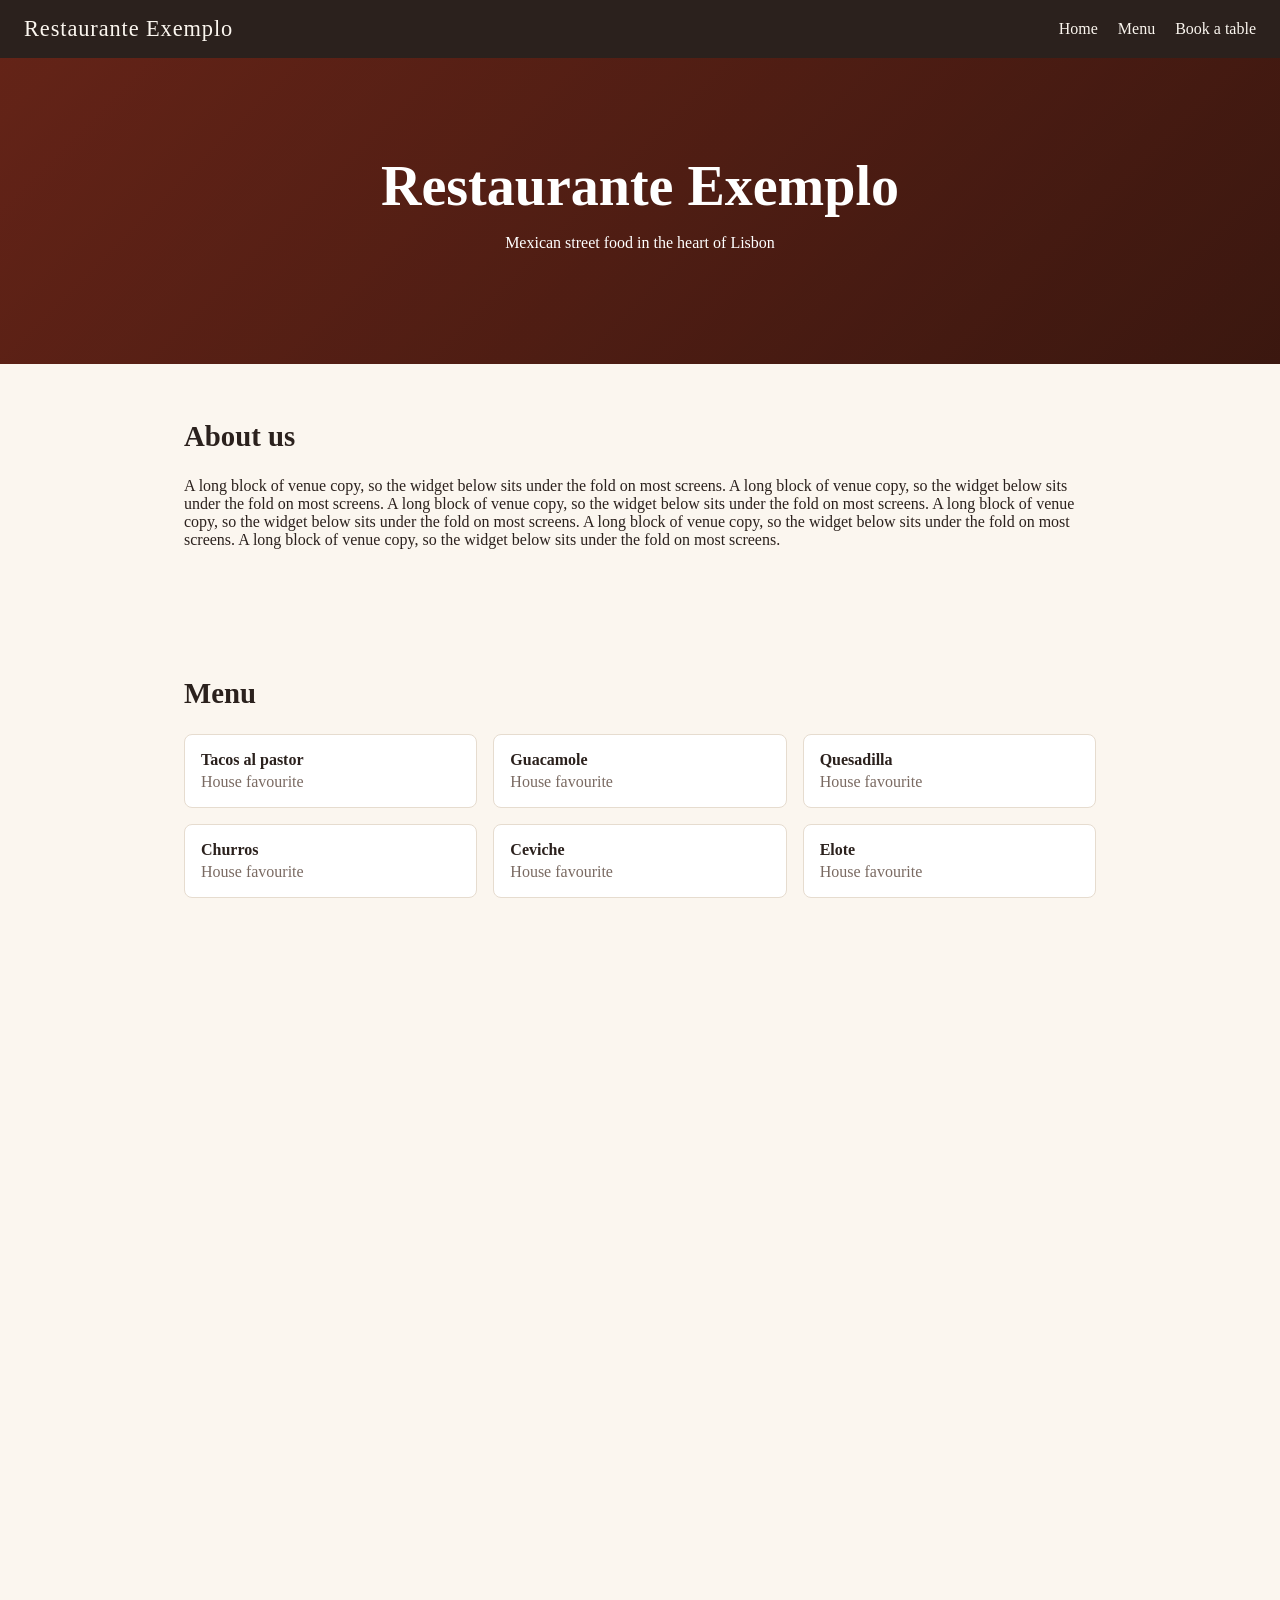
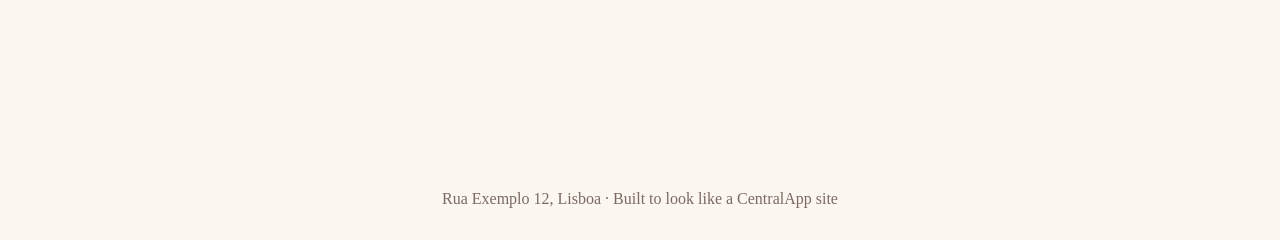
==== index.html @ d93d40e6 "feat: add CentralApp-style test site for the UMAI widget" ====
<!doctype html>
<html lang="en">
  <head>
    <meta charset="utf-8" />
    <meta name="viewport" content="width=device-width, initial-scale=1" />
    <title>Restaurante Exemplo</title>
    <link rel="stylesheet" href="styles.css" />
  </head>
  <body>
    <header class="site-header">
      <span class="logo">Restaurante Exemplo</span>
      <nav>
        <a href="index.html">Home</a>
        <a href="menu.html">Menu</a>
        <a href="booking.html">Book a table</a>
      </nav>
    </header>

    <main>
      <div class="hero">
        <h1>Restaurante Exemplo</h1>
        <p>Mexican street food in the heart of Lisbon</p>
      </div>

      <section class="block">
        <h2>About us</h2>
        <p>
          A long block of venue copy, so the widget below sits under the fold on
          most screens. A long block of venue copy, so the widget below sits
          under the fold on most screens. A long block of venue copy, so the
          widget below sits under the fold on most screens. A long block of
          venue copy, so the widget below sits under the fold on most screens. A
          long block of venue copy, so the widget below sits under the fold on
          most screens. A long block of venue copy, so the widget below sits
          under the fold on most screens.
        </p>
      </section>

      <section class="block">
        <h2>Menu</h2>
        <div class="menu-grid">
          <div class="menu-item">
            <strong>Tacos al pastor</strong>
            <p>House favourite</p>
          </div>
          <div class="menu-item">
            <strong>Guacamole</strong>
            <p>House favourite</p>
          </div>
          <div class="menu-item">
            <strong>Quesadilla</strong>
            <p>House favourite</p>
          </div>
          <div class="menu-item">
            <strong>Churros</strong>
            <p>House favourite</p>
          </div>
          <div class="menu-item">
            <strong>Ceviche</strong>
            <p>House favourite</p>
          </div>
          <div class="menu-item">
            <strong>Elote</strong>
            <p>House favourite</p>
          </div>
        </div>
      </section>

      <!-- No button: a plain iframe on the widget frame page, rendered inline on load -->
      <div data-umai-widget></div>
      <iframe
        src="https://widgetstaging.letsumai.com/dist/embed-frame.html?api_key=59df65da-60fc-48c7-b8ce-1f246d16f952&widget_type=reservation&frame_mode=inline&locale=en"
        title="UMAI booking"
        allow="payment *"
        style="width: 100%; height: 800px; border: 0"
      ></iframe>
    </main>

    <footer class="site-footer">
      Rua Exemplo 12, Lisboa · Built to look like a CentralApp site
    </footer>
  </body>
</html>
---- styles.css ----
:root {
  --brand: #b5402a;
  --ink: #2b211d;
  --paper: #fbf6ef;
  --muted: #7a6a62;
}
* {
  box-sizing: border-box;
}
html,
body {
  margin: 0;
  background: var(--paper);
  color: var(--ink);
  font-family: Georgia, "Times New Roman", serif;
}
.site-header {
  position: sticky;
  top: 0;
  z-index: 10;
  display: flex;
  align-items: center;
  justify-content: space-between;
  gap: 16px;
  padding: 16px 24px;
  background: var(--ink);
  color: var(--paper);
}
.site-header a {
  color: var(--paper);
  text-decoration: none;
  margin-left: 16px;
}
.logo {
  font-size: 1.4rem;
  letter-spacing: 0.04em;
}
.hero {
  padding: 96px 24px;
  text-align: center;
  color: #fff;
  background:
    linear-gradient(rgba(0, 0, 0, 0.45), rgba(0, 0, 0, 0.45)),
    linear-gradient(135deg, #b5402a, #6b2a1c);
}
.hero h1 {
  margin: 0 0 8px;
  font-size: clamp(2rem, 6vw, 3.5rem);
}
section.block {
  max-width: 960px;
  margin: 0 auto;
  padding: 56px 24px;
}
.block h2 {
  margin-top: 0;
  font-size: 1.8rem;
}
.menu-grid {
  display: grid;
  grid-template-columns: repeat(auto-fit, minmax(220px, 1fr));
  gap: 16px;
}
.menu-item {
  padding: 16px;
  border: 1px solid #e6dccf;
  border-radius: 8px;
  background: #fff;
}
.menu-item p {
  color: var(--muted);
  margin: 4px 0 0;
}
/* The CentralApp-style block that hosts the venue's "Book now" button */
.booking-block {
  background: #fff;
  border-top: 4px solid var(--brand);
}
.book-now {
  padding: 12px 24px;
  font: inherit;
  font-weight: 600;
  color: #fff;
  background: var(--brand);
  border: 0;
  border-radius: 6px;
  cursor: pointer;
}
.site-footer {
  padding: 32px 24px;
  text-align: center;
  color: var(--muted);
}
@media (max-width: 600px) {
  .site-header nav {
    display: none;
  }
}
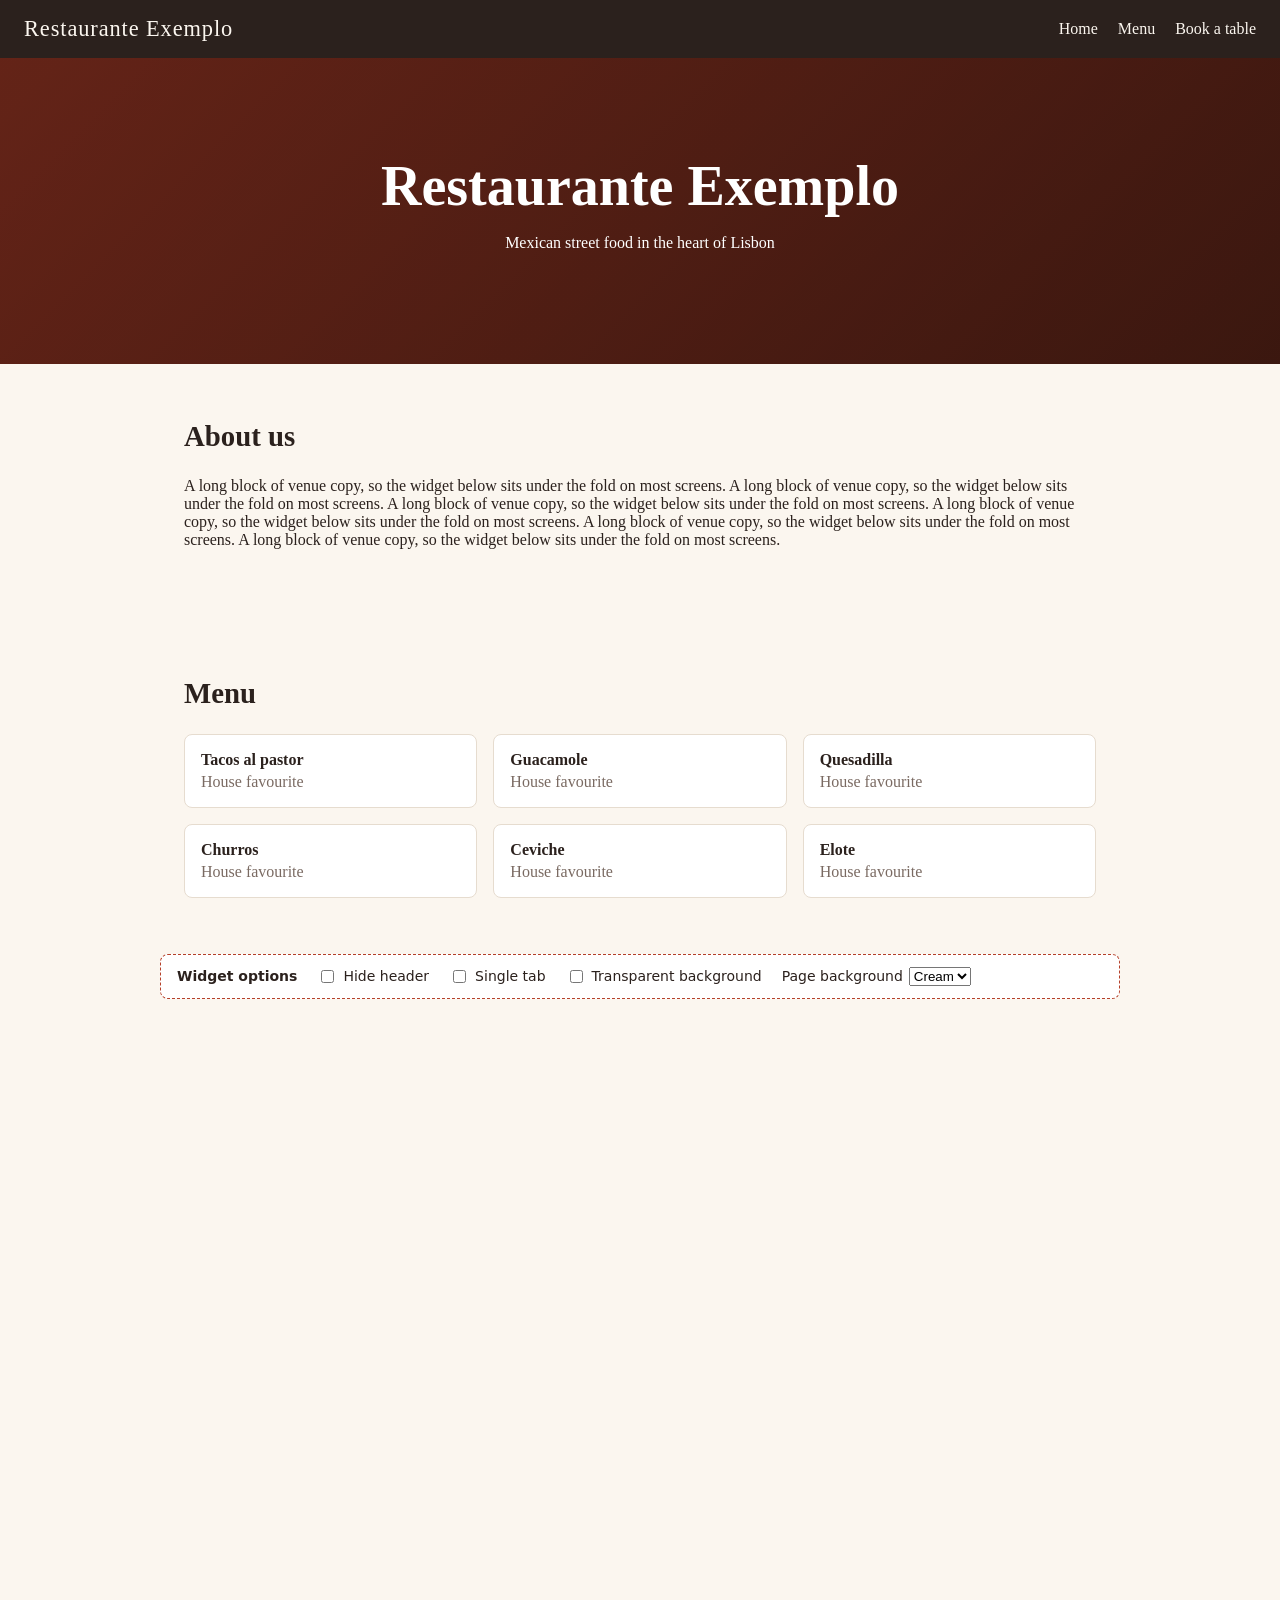
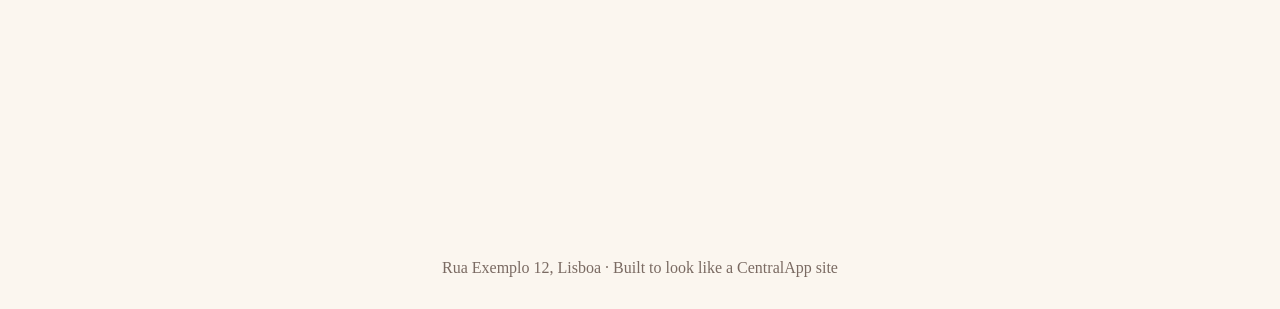
==== commit 201ba2f4: "feat: add widget layout and page background toggles to the demo page Hide header, single tab and tra" ====
--- a/index.html
+++ b/index.html
@@ -66,9 +66,29 @@
         </div>
       </section>
 
+      <!-- Demo controls: not part of a venue's page. Each toggle rebuilds the
+           iframe src and is mirrored into this page's URL, so a link keeps them. -->
+      <form class="demo-controls" id="demo-controls">
+        <strong>Widget options</strong>
+        <label><input type="checkbox" name="hide_header" /> Hide header</label>
+        <label><input type="checkbox" name="single_tab" /> Single tab</label>
+        <label>
+          <input type="checkbox" name="transparent_bg" /> Transparent background
+        </label>
+        <label>
+          Page background
+          <select name="page_bg">
+            <option value="cream">Cream</option>
+            <option value="white">White</option>
+            <option value="dark">Dark</option>
+          </select>
+        </label>
+      </form>
+
       <!-- No button: a plain iframe on the widget frame page, rendered inline on load -->
-      <div data-umai-widget></div>
+      <!-- <div data-umai-widget></div> -->
       <iframe
+        id="umai-widget"
         src="https://widgetstaging.letsumai.com/dist/embed-frame.html?api_key=59df65da-60fc-48c7-b8ce-1f246d16f952&widget_type=reservation&frame_mode=inline&locale=en"
         title="UMAI booking"
         allow="payment *"
@@ -79,5 +99,51 @@
     <footer class="site-footer">
       Rua Exemplo 12, Lisboa · Built to look like a CentralApp site
     </footer>
+
+    <script>
+      const WIDGET_ORIGIN = "https://widgetstaging.letsumai.com";
+      const FLAGS = ["hide_header", "single_tab", "transparent_bg"];
+      const frame = document.getElementById("umai-widget");
+      const form = document.getElementById("demo-controls");
+      const baseSrc = frame.getAttribute("src");
+
+      const apply = () => {
+        const src = new URL(baseSrc);
+        const pageUrl = new URL(location.href);
+        FLAGS.forEach((flag) => {
+          const isOn = form.elements[flag].checked;
+          if (isOn) src.searchParams.set(flag, "1");
+          if (isOn) pageUrl.searchParams.set(flag, "1");
+          else pageUrl.searchParams.delete(flag);
+        });
+        const pageBg = form.elements.page_bg.value;
+        document.body.dataset.pageBg = pageBg;
+        if (pageBg === "cream") pageUrl.searchParams.delete("page_bg");
+        else pageUrl.searchParams.set("page_bg", pageBg);
+        history.replaceState(null, "", pageUrl);
+        if (frame.src !== src.href) frame.src = src.href;
+      };
+
+      // Restore the options from this page's URL
+      const params = new URLSearchParams(location.search);
+      FLAGS.forEach((flag) => {
+        form.elements[flag].checked = params.get(flag) === "1";
+      });
+      form.elements.page_bg.value = params.get("page_bg") || "cream";
+      form.addEventListener("change", apply);
+      apply();
+
+      // What we recommend to CentralApp: grow the iframe to the widget's height
+      // and bring its top into view when the widget asks
+      addEventListener("message", (event) => {
+        if (event.origin !== WIDGET_ORIGIN) return;
+        const message = event.data;
+        if (!message || message.source !== "umai-widget" || message.v !== 1) return;
+        if (message.type === "resize") frame.style.height = `${message.height}px`;
+        if (message.type === "scroll-to-top") {
+          frame.scrollIntoView({ behavior: "smooth", block: "start" });
+        }
+      });
+    </script>
   </body>
 </html>
--- a/styles.css
+++ b/styles.css
@@ -96,3 +96,38 @@
     display: none;
   }
 }
+/* Page background options on the demo page */
+body[data-page-bg="white"] {
+  --paper: #ffffff;
+}
+body[data-page-bg="dark"] {
+  --paper: #1f1a17;
+  --ink: #f3ece4;
+  --muted: #b9aca2;
+}
+body[data-page-bg] {
+  background: var(--paper);
+  color: var(--ink);
+}
+/* Demo-only bar above the widget; not part of a venue's page */
+.demo-controls {
+  display: flex;
+  flex-wrap: wrap;
+  align-items: center;
+  gap: 12px 20px;
+  max-width: 960px;
+  margin: 0 auto 24px;
+  padding: 12px 16px;
+  font-family: system-ui, sans-serif;
+  font-size: 14px;
+  color: #2b211d;
+  background: #fff;
+  border: 1px dashed #b5402a;
+  border-radius: 8px;
+}
+.demo-controls label {
+  display: inline-flex;
+  align-items: center;
+  gap: 6px;
+  cursor: pointer;
+}
